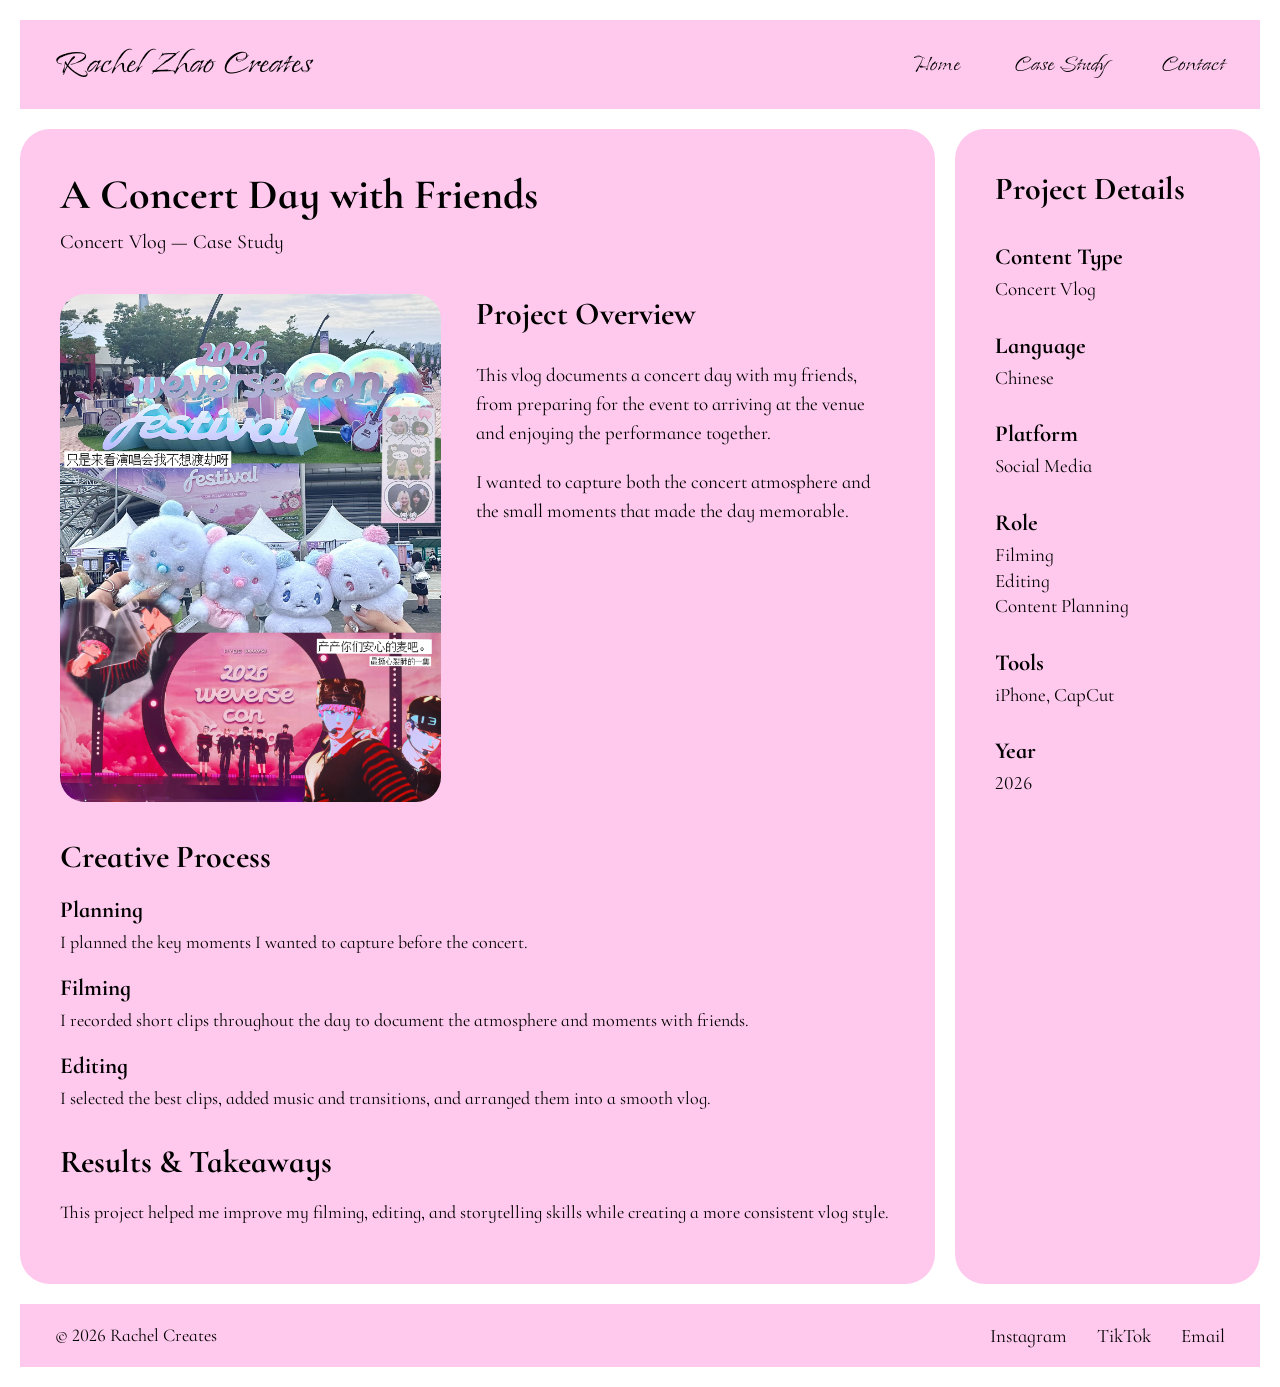
==== detail.html @ b5a4e281 "Add files via upload" ====
<!DOCTYPE html>
<html lang="en">

<head>
    <meta charset="UTF-8">
    <meta name="viewport" content="width=device-width, initial-scale=1.0">

    <title>A Concert Day with Friends</title>

    <link rel="preconnect" href="https://fonts.googleapis.com">
<link rel="preconnect" href="https://fonts.gstatic.com" crossorigin>

<link href="https://fonts.googleapis.com/css2?family=Cormorant+Infant:wght@400;500;600;700&family=Island+Moments&display=swap"
      rel="stylesheet">

<link rel="stylesheet" href="css/style.css">
</head>


<body>


    <header class="site-header">

        <h1 class="logo">Rachel Zhao Creates</h1>

        <nav class="top-nav">

            <a href="index.html">Home</a>

            <a href="detail.html">Case Study</a>

            <a href="#contact">Contact</a>

        </nav>

    </header>



    <main class="detail-page">


        <section class="content-grid">


            <div class="detail-left">


                <section class="detail-hero">

                    <h1>A Concert Day with Friends</h1>

                    <p>Concert Vlog — Case Study</p>

                </section>



                <article class="detail-main">


                    <div class="overview">


                        <img src="assets/concert.jpg"
                             alt="Concert vlog cover">


                        <div class="overview-text">

                            <h2>Project Overview</h2>

                            <p>
                                This vlog documents a concert day with my friends,
                                from preparing for the event to arriving at the venue
                                and enjoying the performance together.
                            </p>

                            <p>
                                I wanted to capture both the concert atmosphere
                                and the small moments that made the day memorable.
                            </p>

                        </div>


                    </div>


                    <section class="creative-process">

                        <h2>Creative Process</h2>


                        <h3>Planning</h3>

                        <p>
                            I planned the key moments I wanted to capture
                            before the concert.
                        </p>


                        <h3>Filming</h3>

                        <p>
                            I recorded short clips throughout the day
                            to document the atmosphere and moments with friends.
                        </p>


                        <h3>Editing</h3>

                        <p>
                            I selected the best clips, added music and transitions,
                            and arranged them into a smooth vlog.
                        </p>

                    </section>


                    <section class="results">

                        <h2>Results & Takeaways</h2>

                        <p>
                            This project helped me improve my filming,
                            editing, and storytelling skills while creating
                            a more consistent vlog style.
                        </p>

                    </section>


                </article>


            </div>


            <aside class="project-details">


                <h2>Project Details</h2>


                <div class="detail-item">

                    <h3>Content Type</h3>

                    <p>Concert Vlog</p>

                </div>


                <div class="detail-item">

                    <h3>Language</h3>

                    <p>Chinese</p>

                </div>


                <div class="detail-item">

                    <h3>Platform</h3>

                    <p>Social Media</p>

                </div>


                <div class="detail-item">

                    <h3>Role</h3>

                    <p>
                        Filming<br>
                        Editing<br>
                        Content Planning
                    </p>

                </div>


                <div class="detail-item">

                    <h3>Tools</h3>

                    <p>iPhone, CapCut</p>

                </div>


                <div class="detail-item">

                    <h3>Year</h3>

                    <p>2026</p>

                </div>


            </aside>


        </section>


    </main>


    <footer class="site-footer" id="contact">

        <p>&copy; 2026 Rachel Creates</p>

        <div class="social-links">

            <a href="#">Instagram</a>

            <a href="#">TikTok</a>

            <a href="#">Email</a>

        </div>

    </footer>


</body>

</html>
---- css/style.css ----
* {
    box-sizing: border-box;
}

html {
    scroll-behavior: smooth;
}

body {
    margin: 0;
    padding: 20px;
    background-color: #ffffff;
    color: #000000;
    font-family: "Cormorant Infant", serif;
}

img {
    max-width: 100%;
    height: auto;
    display: block;
}

main,
.site-header,
.site-footer {
    max-width: 1400px;
    margin-left: auto;
    margin-right: auto;
}

.site-header {
    display: flex;
    justify-content: space-between;
    align-items: center;
    background-color: #FFC8ED;
    padding: 20px 35px;
    margin-bottom: 20px;
}

.logo {
    margin: 0;
    font-family: "Island Moments", cursive;
    font-size: 42px;
    font-weight: normal;
}

.top-nav {
    display: flex;
    align-items: center;
    gap: 55px;
}

.top-nav a {
    color: #000000;
    text-decoration: none;
    font-family: "Island Moments", cursive;
    font-size: 28px;
}

.top-nav a:hover {
    opacity: 0.6;
}

.hero-grid {
    display: grid;
    grid-template-columns: 2fr 1fr;
    gap: 20px;
    margin-bottom: 20px;
}

.hero-main {
    min-height: 480px;
    padding: 45px;
    border-radius: 30px;
    color: white;
    background:
        linear-gradient(
            to right,
            rgba(0, 0, 0, 0.45),
            rgba(0, 0, 0, 0.05)
        ),
        url("../assets/hero.jpg");
    background-size: cover;
    background-position: center;
}

.hero-main h2 {
    margin-top: 0;
    font-size: 46px;
    font-weight: 600;
}

.hero-main h3 {
    margin-top: 20px;
    margin-bottom: 10px;
     font-family: "Island Moments", cursive;
    font-size: 48px;
    font-weight: normal;
}

.hero-main p {
    max-width: 520px;
     font-family: "Island Moments", cursive;
    font-size: 30px;
    line-height: 1.5;
}

.button {
    display: inline-block;
    margin-top: 20px;
    padding: 12px 30px;
    background-color: #d65c9e;
    color: white;
    text-decoration: none;
    border-radius: 30px;
    font-size: 20px;
}

.about-me {
    padding: 40px;
    background-color: #FFC8ED;
    border-radius: 30px;
}

.about-me h2 {
    margin-top: 0;
    font-size: 34px;
}

.about-me p {
    font-size: 19px;
    line-height: 1.6;
}

.featured-work {
    padding: 35px;
    background-color: #FFC8ED;
    border-radius: 30px;
    margin-bottom: 20px;
}

.featured-work > h2 {
    margin-top: 0;
    font-size: 38px;
}

.cards-gallery {
    display: grid;
    grid-template-columns: repeat(auto-fit, minmax(280px, 1fr));
    gap: 25px;
}

.card {
    display: flex;
    flex-direction: column;
    overflow: hidden;
    background-color: #fff2fa;
    border-radius: 20px;
}

.card img {
    width: 100%;
    aspect-ratio: 3 / 4;
    object-fit: cover;
}

.card-content {
    display: flex;
    flex-direction: column;
    flex-grow: 1;
    padding: 20px;
}

.card-content h3 {
    margin-top: 0;
    margin-bottom: 20px;
    font-size: 24px;
    font-weight: 500;
}

.card-link {
    margin-top: auto;
    color: black;
    text-decoration: none;
    font-size: 20px;
}

.site-footer {
    display: flex;
    justify-content: space-between;
    align-items: center;
    padding: 20px 35px;
    background-color: #FFC8ED;
}

.site-footer p {
    margin: 0;
    font-size: 18px;
}

.social-links {
    display: flex;
    gap: 30px;
}

.social-links a {
    color: black;
    text-decoration: none;
    font-size: 19px;
}

.detail-page {
    margin-bottom: 20px;
}

.content-grid {
    display: grid;
    grid-template-columns: 3fr 1fr;
    gap: 20px;
    align-items: stretch;
}

.detail-left {
    background-color: #FFC8ED;
    border-radius: 30px;
    overflow: hidden;
}

.detail-hero {
    padding: 40px 40px 20px 40px;
}

.detail-hero h1 {
    margin-top: 0;
    margin-bottom: 10px;
    font-size: 42px;
}

.detail-hero p {
    margin: 0;
    font-size: 20px;
}

.detail-main {
    padding: 20px 40px 40px 40px;
}

.overview {
    display: grid;
    grid-template-columns: 1fr 1.1fr;
    gap: 35px;
    align-items: start;
}

.overview img {
    width: 100%;
    border-radius: 25px;
}

.overview-text h2 {
    margin-top: 0;
    font-size: 32px;
}

.overview-text p {
    font-size: 19px;
    line-height: 1.55;
}

.creative-process {
    margin-top: 35px;
}

.creative-process h2 {
    font-size: 32px;
    margin-bottom: 20px;
}

.creative-process h3 {
    margin-top: 18px;
    margin-bottom: 5px;
    font-size: 23px;
}

.creative-process p {
    margin-top: 0;
    margin-bottom: 15px;
    font-size: 18px;
    line-height: 1.5;
}

.results {
    margin-top: 30px;
}

.results h2 {
    margin-bottom: 10px;
    font-size: 32px;
}

.results p {
    font-size: 18px;
    line-height: 1.5;
}

.project-details {
    padding: 40px;
    background-color: #FFC8ED;
    border-radius: 30px;
}

.project-details h2 {
    margin-top: 0;
    margin-bottom: 35px;
    font-size: 32px;
}

.detail-item {
    margin-bottom: 30px;
}

.detail-item h3 {
    margin: 0 0 5px 0;
    font-size: 23px;
}

.detail-item p {
    margin: 0;
    font-size: 19px;
    line-height: 1.35;
}

@media (max-width: 767px) {
    body {
        padding: 15px;
    }

    .site-header {
        flex-direction: column;
        gap: 15px;
        padding: 15px 20px;
    }

    .logo {
        font-size: 34px;
    }

    .top-nav {
        gap: 25px;
        flex-wrap: wrap;
        justify-content: center;
    }

    .top-nav a {
        font-size: 23px;
    }

    .hero-grid {
        grid-template-columns: 1fr;
    }

    .hero-main {
        min-height: 400px;
        padding: 25px;
    }

    .hero-main h2 {
        font-size: 34px;
    }

    .hero-main h3 {
        font-size: 42px;
    }

    .about-me {
        padding: 25px;
    }

    .featured-work {
        padding: 20px;
    }

    .cards-gallery {
        grid-template-columns: 1fr;
    }

    .site-footer {
        flex-direction: column;
        gap: 12px;
        padding: 18px;
        text-align: center;
    }

    .social-links {
        gap: 18px;
    }

    .content-grid {
        grid-template-columns: 1fr;
    }

    .detail-hero {
        padding: 25px 25px 15px 25px;
    }

    .detail-hero h1 {
        font-size: 34px;
    }

    .detail-main {
        padding: 15px 25px 30px 25px;
    }

    .overview {
        grid-template-columns: 1fr;
        gap: 20px;
    }

    .project-details {
        padding: 25px;
    }
}
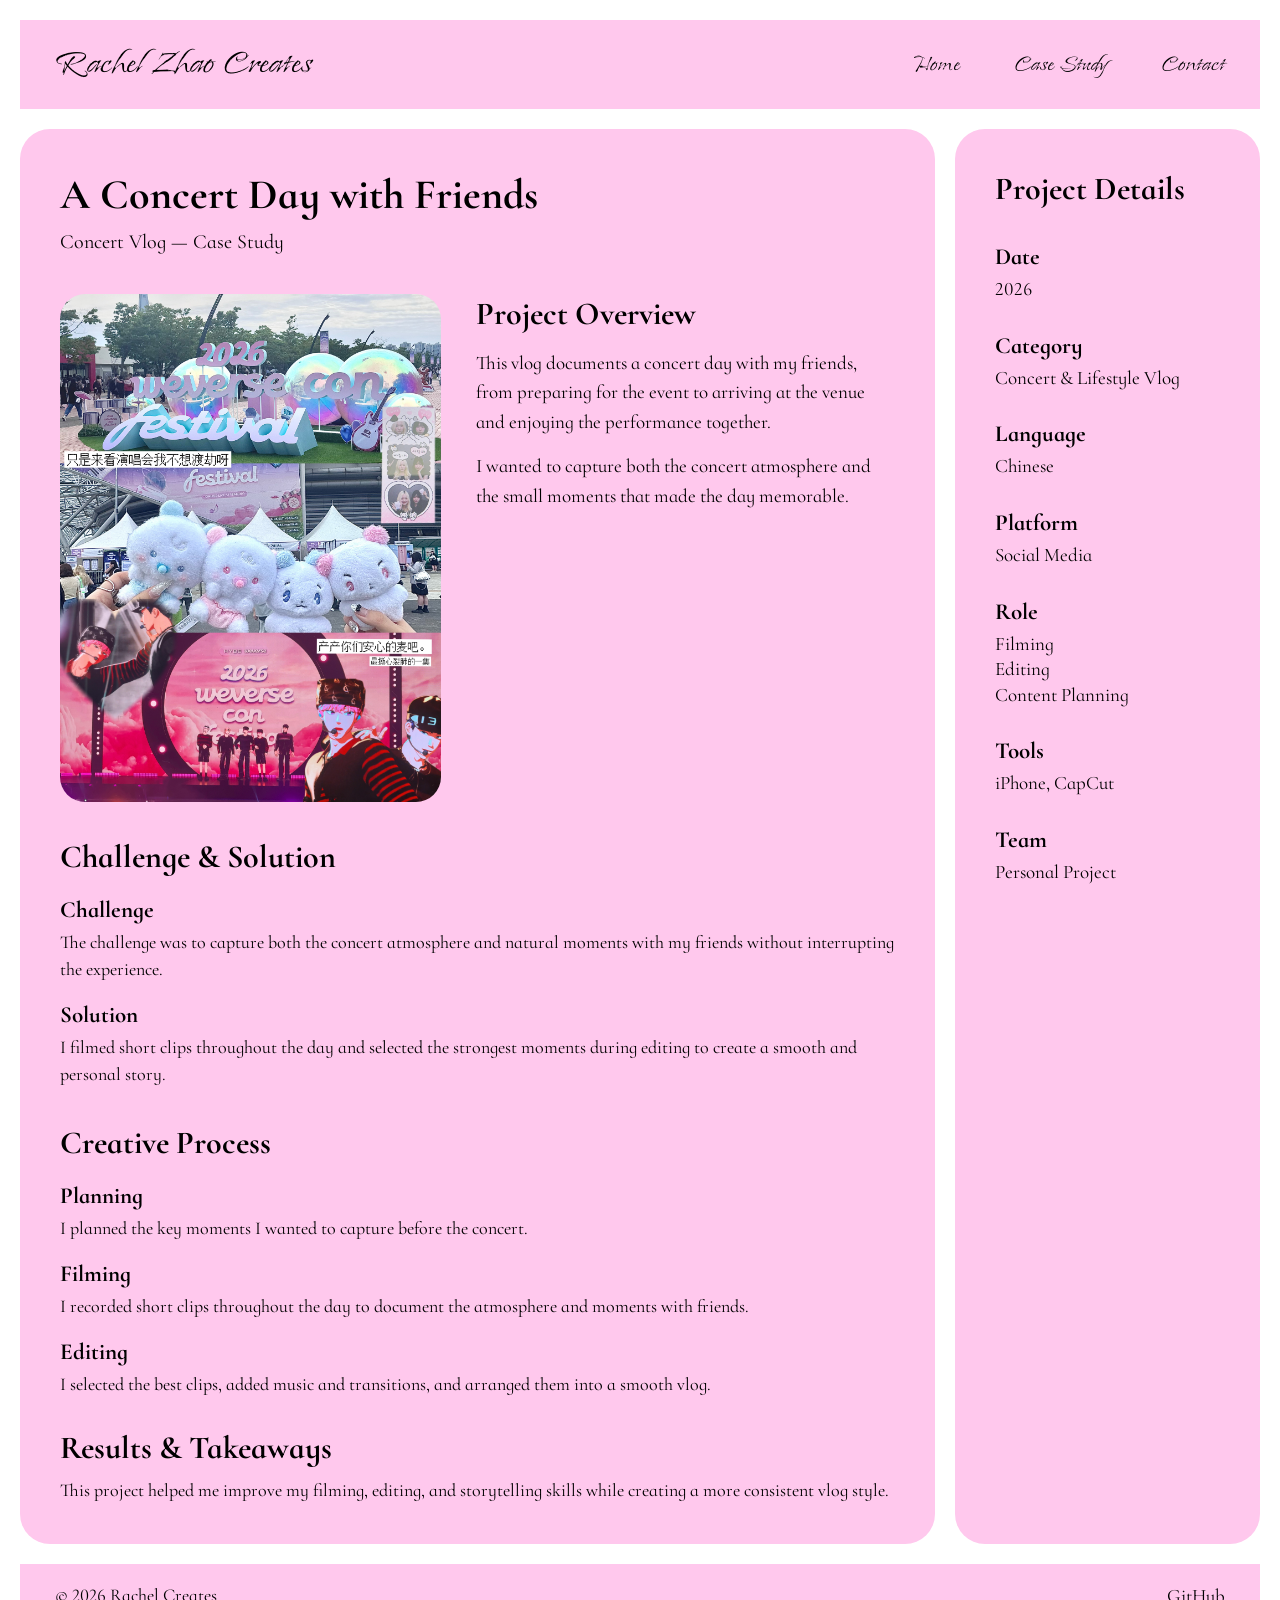
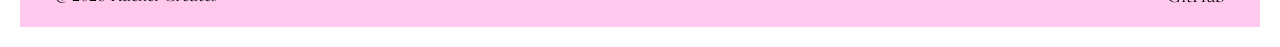
==== commit 0d6327a8: "Add files via upload" ====
--- a/detail.html
+++ b/detail.html
@@ -8,45 +8,35 @@
     <title>A Concert Day with Friends</title>
 
     <link rel="preconnect" href="https://fonts.googleapis.com">
-<link rel="preconnect" href="https://fonts.gstatic.com" crossorigin>
-
-<link href="https://fonts.googleapis.com/css2?family=Cormorant+Infant:wght@400;500;600;700&family=Island+Moments&display=swap"
-      rel="stylesheet">
-
-<link rel="stylesheet" href="css/style.css">
+    <link rel="preconnect" href="https://fonts.gstatic.com" crossorigin>
+
+    <link href="https://fonts.googleapis.com/css2?family=Cormorant+Infant:wght@400;500;600;700&family=Island+Moments&display=swap"
+          rel="stylesheet">
+
+    <link rel="stylesheet" href="css/style.css">
 </head>
 
-
 <body>
 
-
     <header class="site-header">
 
         <h1 class="logo">Rachel Zhao Creates</h1>
 
         <nav class="top-nav">
-
             <a href="index.html">Home</a>
-
             <a href="detail.html">Case Study</a>
-
             <a href="#contact">Contact</a>
-
         </nav>
 
     </header>
 
 
-
     <main class="detail-page">
 
-
         <section class="content-grid">
 
-
             <div class="detail-left">
 
-
                 <section class="detail-hero">
 
                     <h1>A Concert Day with Friends</h1>
@@ -56,16 +46,12 @@
                 </section>
 
 
-
                 <article class="detail-main">
 
-
                     <div class="overview">
-
 
                         <img src="assets/concert.jpg"
                              alt="Concert vlog cover">
-
 
                         <div class="overview-text">
 
@@ -84,14 +70,35 @@
 
                         </div>
 
-
                     </div>
 
 
+                    <section class="challenge-solution">
+
+                        <h2>Challenge & Solution</h2>
+
+                        <h3>Challenge</h3>
+
+                        <p>
+                            The challenge was to capture both the concert atmosphere
+                            and natural moments with my friends without interrupting
+                            the experience.
+                        </p>
+
+                        <h3>Solution</h3>
+
+                        <p>
+                            I filmed short clips throughout the day and selected
+                            the strongest moments during editing to create a smooth
+                            and personal story.
+                        </p>
+
+                    </section>
+
+
                     <section class="creative-process">
 
                         <h2>Creative Process</h2>
-
 
                         <h3>Planning</h3>
 
@@ -100,14 +107,12 @@
                             before the concert.
                         </p>
 
-
                         <h3>Filming</h3>
 
                         <p>
                             I recorded short clips throughout the day
                             to document the atmosphere and moments with friends.
                         </p>
-
 
                         <h3>Editing</h3>
 
@@ -131,24 +136,29 @@
 
                     </section>
 
-
                 </article>
 
-
             </div>
 
 
             <aside class="project-details">
 
-
                 <h2>Project Details</h2>
 
-
-                <div class="detail-item">
-
-                    <h3>Content Type</h3>
-
-                    <p>Concert Vlog</p>
+                <div class="detail-item">
+
+                    <h3>Date</h3>
+
+                    <p>2026</p>
+
+                </div>
+
+
+                <div class="detail-item">
+
+                    <h3>Category</h3>
+
+                    <p>Concert & Lifestyle Vlog</p>
 
                 </div>
 
@@ -195,19 +205,16 @@
 
                 <div class="detail-item">
 
-                    <h3>Year</h3>
-
-                    <p>2026</p>
-
-                </div>
-
+                    <h3>Team</h3>
+
+                    <p>Personal Project</p>
+
+                </div>
 
             </aside>
 
-
         </section>
 
-
     </main>
 
 
@@ -216,18 +223,15 @@
         <p>&copy; 2026 Rachel Creates</p>
 
         <div class="social-links">
-
-            <a href="#">Instagram</a>
-
-            <a href="#">TikTok</a>
-
-            <a href="#">Email</a>
-
+            <a href="https://github.com/zihann556"
+               target="_blank"
+               rel="noopener noreferrer">
+                GitHub
+            </a>
         </div>
 
     </footer>
 
-
 </body>
 
 </html>
--- a/css/style.css
+++ b/css/style.css
@@ -1,4 +1,6 @@
 * {
+    margin: 0;
+    padding: 0;
     box-sizing: border-box;
 }
 
@@ -7,7 +9,6 @@
 }
 
 body {
-    margin: 0;
     padding: 20px;
     background-color: #ffffff;
     color: #000000;
@@ -38,7 +39,6 @@
 }
 
 .logo {
-    margin: 0;
     font-family: "Island Moments", cursive;
     font-size: 42px;
     font-weight: normal;
@@ -85,7 +85,6 @@
 }
 
 .hero-main h2 {
-    margin-top: 0;
     font-size: 46px;
     font-weight: 600;
 }
@@ -93,16 +92,16 @@
 .hero-main h3 {
     margin-top: 20px;
     margin-bottom: 10px;
-     font-family: "Island Moments", cursive;
+    font-family: "Island Moments", cursive;
     font-size: 48px;
     font-weight: normal;
 }
 
 .hero-main p {
     max-width: 520px;
-     font-family: "Island Moments", cursive;
-    font-size: 30px;
-    line-height: 1.5;
+    font-family: "Island Moments", cursive;
+    font-size: 27px;
+    line-height: 1.4;
 }
 
 .button {
@@ -123,8 +122,8 @@
 }
 
 .about-me h2 {
-    margin-top: 0;
     font-size: 34px;
+    margin-bottom: 15px;
 }
 
 .about-me p {
@@ -140,7 +139,7 @@
 }
 
 .featured-work > h2 {
-    margin-top: 0;
+    margin-bottom: 25px;
     font-size: 38px;
 }
 
@@ -172,17 +171,24 @@
 }
 
 .card-content h3 {
-    margin-top: 0;
     margin-bottom: 20px;
     font-size: 24px;
     font-weight: 500;
 }
 
-.card-link {
+.card-link,
+.card-label {
     margin-top: auto;
     color: black;
+    font-size: 20px;
+}
+
+.card-link {
     text-decoration: none;
-    font-size: 20px;
+}
+
+.card-label {
+    opacity: 0.65;
 }
 
 .site-footer {
@@ -194,7 +200,6 @@
 }
 
 .site-footer p {
-    margin: 0;
     font-size: 18px;
 }
 
@@ -227,22 +232,20 @@
 }
 
 .detail-hero {
-    padding: 40px 40px 20px 40px;
+    padding: 40px 40px 20px;
 }
 
 .detail-hero h1 {
-    margin-top: 0;
     margin-bottom: 10px;
     font-size: 42px;
 }
 
 .detail-hero p {
-    margin: 0;
     font-size: 20px;
 }
 
 .detail-main {
-    padding: 20px 40px 40px 40px;
+    padding: 20px 40px 40px;
 }
 
 .overview {
@@ -258,22 +261,44 @@
 }
 
 .overview-text h2 {
-    margin-top: 0;
+    margin-bottom: 15px;
     font-size: 32px;
 }
 
 .overview-text p {
+    margin-bottom: 15px;
     font-size: 19px;
     line-height: 1.55;
 }
 
+.challenge-solution {
+    margin-top: 35px;
+}
+
+.challenge-solution h2 {
+    margin-bottom: 20px;
+    font-size: 32px;
+}
+
+.challenge-solution h3 {
+    margin-top: 18px;
+    margin-bottom: 5px;
+    font-size: 23px;
+}
+
+.challenge-solution p {
+    margin-bottom: 15px;
+    font-size: 18px;
+    line-height: 1.5;
+}
+
 .creative-process {
     margin-top: 35px;
 }
 
 .creative-process h2 {
+    margin-bottom: 20px;
     font-size: 32px;
-    margin-bottom: 20px;
 }
 
 .creative-process h3 {
@@ -283,7 +308,6 @@
 }
 
 .creative-process p {
-    margin-top: 0;
     margin-bottom: 15px;
     font-size: 18px;
     line-height: 1.5;
@@ -310,7 +334,6 @@
 }
 
 .project-details h2 {
-    margin-top: 0;
     margin-bottom: 35px;
     font-size: 32px;
 }
@@ -320,17 +343,17 @@
 }
 
 .detail-item h3 {
-    margin: 0 0 5px 0;
+    margin-bottom: 5px;
     font-size: 23px;
 }
 
 .detail-item p {
-    margin: 0;
     font-size: 19px;
     line-height: 1.35;
 }
 
 @media (max-width: 767px) {
+
     body {
         padding: 15px;
     }
@@ -370,6 +393,10 @@
 
     .hero-main h3 {
         font-size: 42px;
+    }
+
+    .hero-main p {
+        font-size: 24px;
     }
 
     .about-me {
@@ -400,7 +427,7 @@
     }
 
     .detail-hero {
-        padding: 25px 25px 15px 25px;
+        padding: 25px 25px 15px;
     }
 
     .detail-hero h1 {
@@ -408,7 +435,7 @@
     }
 
     .detail-main {
-        padding: 15px 25px 30px 25px;
+        padding: 15px 25px 30px;
     }
 
     .overview {
